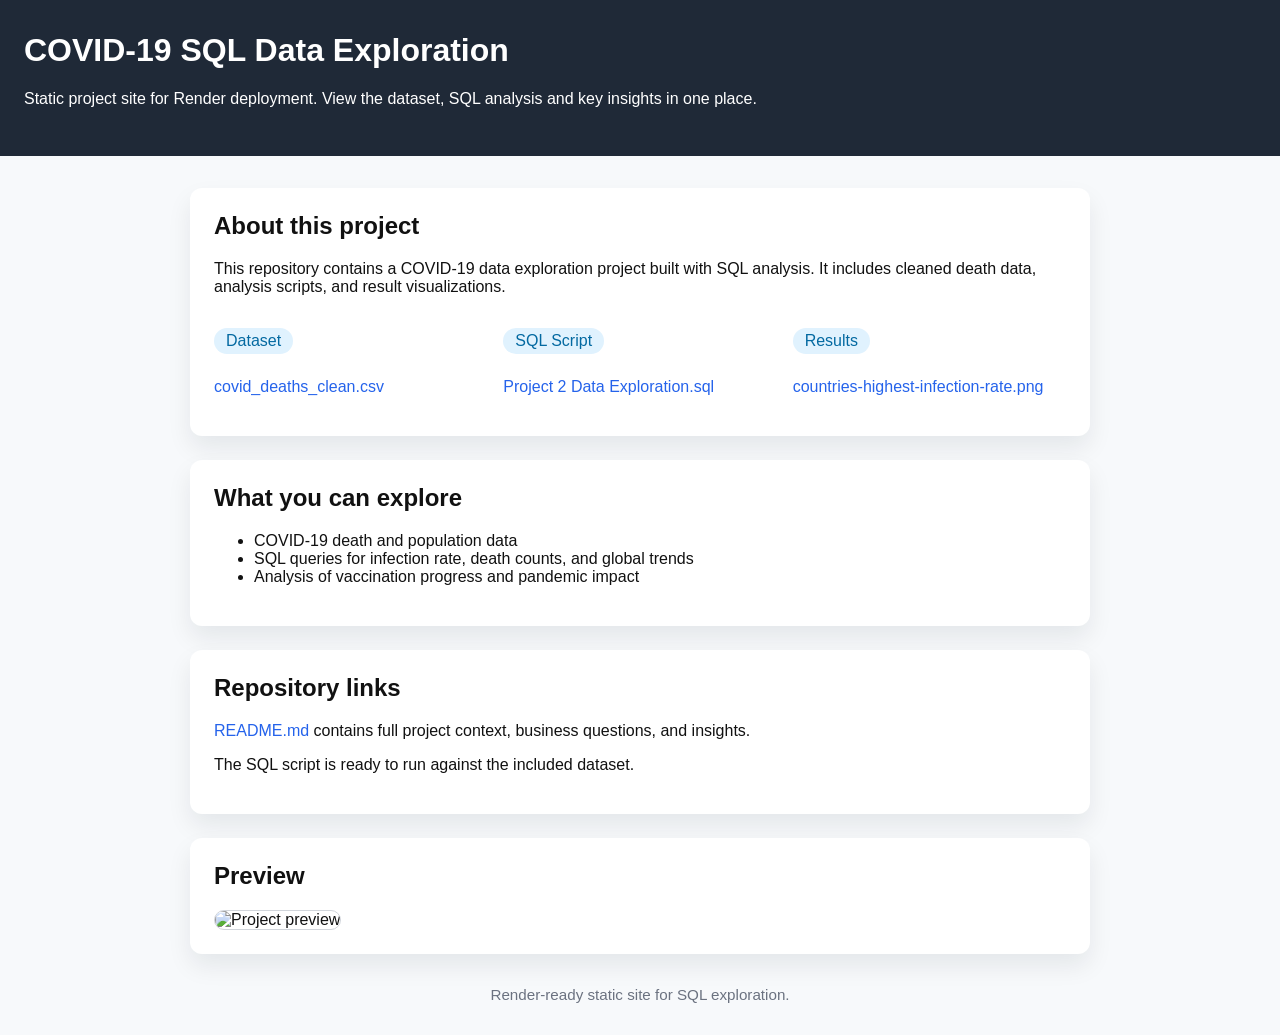
==== index.html @ 6e0a4cd5 "Add Render deployment config and homepage" ====
<!DOCTYPE html>
<html lang="en">
  <head>
    <meta charset="UTF-8" />
    <meta name="viewport" content="width=device-width, initial-scale=1.0" />
    <title>COVID-19 SQL Data Exploration</title>
    <style>
      body { font-family: Arial, sans-serif; margin: 0; padding: 0; background: #f7f9fb; color: #111; }
      header { background: #1f2937; color: #fff; padding: 2rem 1.5rem; }
      main { max-width: 900px; margin: 2rem auto; padding: 0 1.5rem; }
      h1, h2 { margin-top: 0; }
      .card { background: #fff; border-radius: 12px; box-shadow: 0 12px 24px rgba(15,23,42,0.08); padding: 1.5rem; margin-bottom: 1.5rem; }
      a { color: #2563eb; text-decoration: none; }
      a:hover { text-decoration: underline; }
      .grid { display: grid; gap: 1rem; grid-template-columns: repeat(auto-fit, minmax(240px, 1fr)); }
      .badge { display: inline-block; padding: 0.25rem 0.75rem; border-radius: 999px; background: #e0f2fe; color: #0369a1; margin-right: 0.5rem; margin-bottom: 0.5rem; }
      .screenshot { width: 100%; border-radius: 10px; border: 1px solid #d1d5db; }
      footer { text-align: center; font-size: 0.95rem; color: #6b7280; margin: 2rem 0; }
    </style>
  </head>
  <body>
    <header>
      <h1>COVID-19 SQL Data Exploration</h1>
      <p>Static project site for Render deployment. View the dataset, SQL analysis and key insights in one place.</p>
    </header>
    <main>
      <section class="card">
        <h2>About this project</h2>
        <p>This repository contains a COVID-19 data exploration project built with SQL analysis. It includes cleaned death data, analysis scripts, and result visualizations.</p>
        <div class="grid">
          <div>
            <p class="badge">Dataset</p>
            <p><a href="Dataset/covid_deaths_clean.csv">covid_deaths_clean.csv</a></p>
          </div>
          <div>
            <p class="badge">SQL Script</p>
            <p><a href="SQL Script/Project 2 Data Exploration.sql">Project 2 Data Exploration.sql</a></p>
          </div>
          <div>
            <p class="badge">Results</p>
            <p><a href="Results/countries-highest-infection-rate.png">countries-highest-infection-rate.png</a></p>
          </div>
        </div>
      </section>
      <section class="card">
        <h2>What you can explore</h2>
        <ul>
          <li>COVID-19 death and population data</li>
          <li>SQL queries for infection rate, death counts, and global trends</li>
          <li>Analysis of vaccination progress and pandemic impact</li>
        </ul>
      </section>
      <section class="card">
        <h2>Repository links</h2>
        <p><a href="README.md">README.md</a> contains full project context, business questions, and insights.</p>
        <p>The SQL script is ready to run against the included dataset.</p>
      </section>
      <section class="card">
        <h2>Preview</h2>
        <img src="Results/countries-highest-infection-rate.png" alt="Project preview" class="screenshot" />
      </section>
    </main>
    <footer>
      Render-ready static site for SQL exploration.
    </footer>
  </body>
</html>
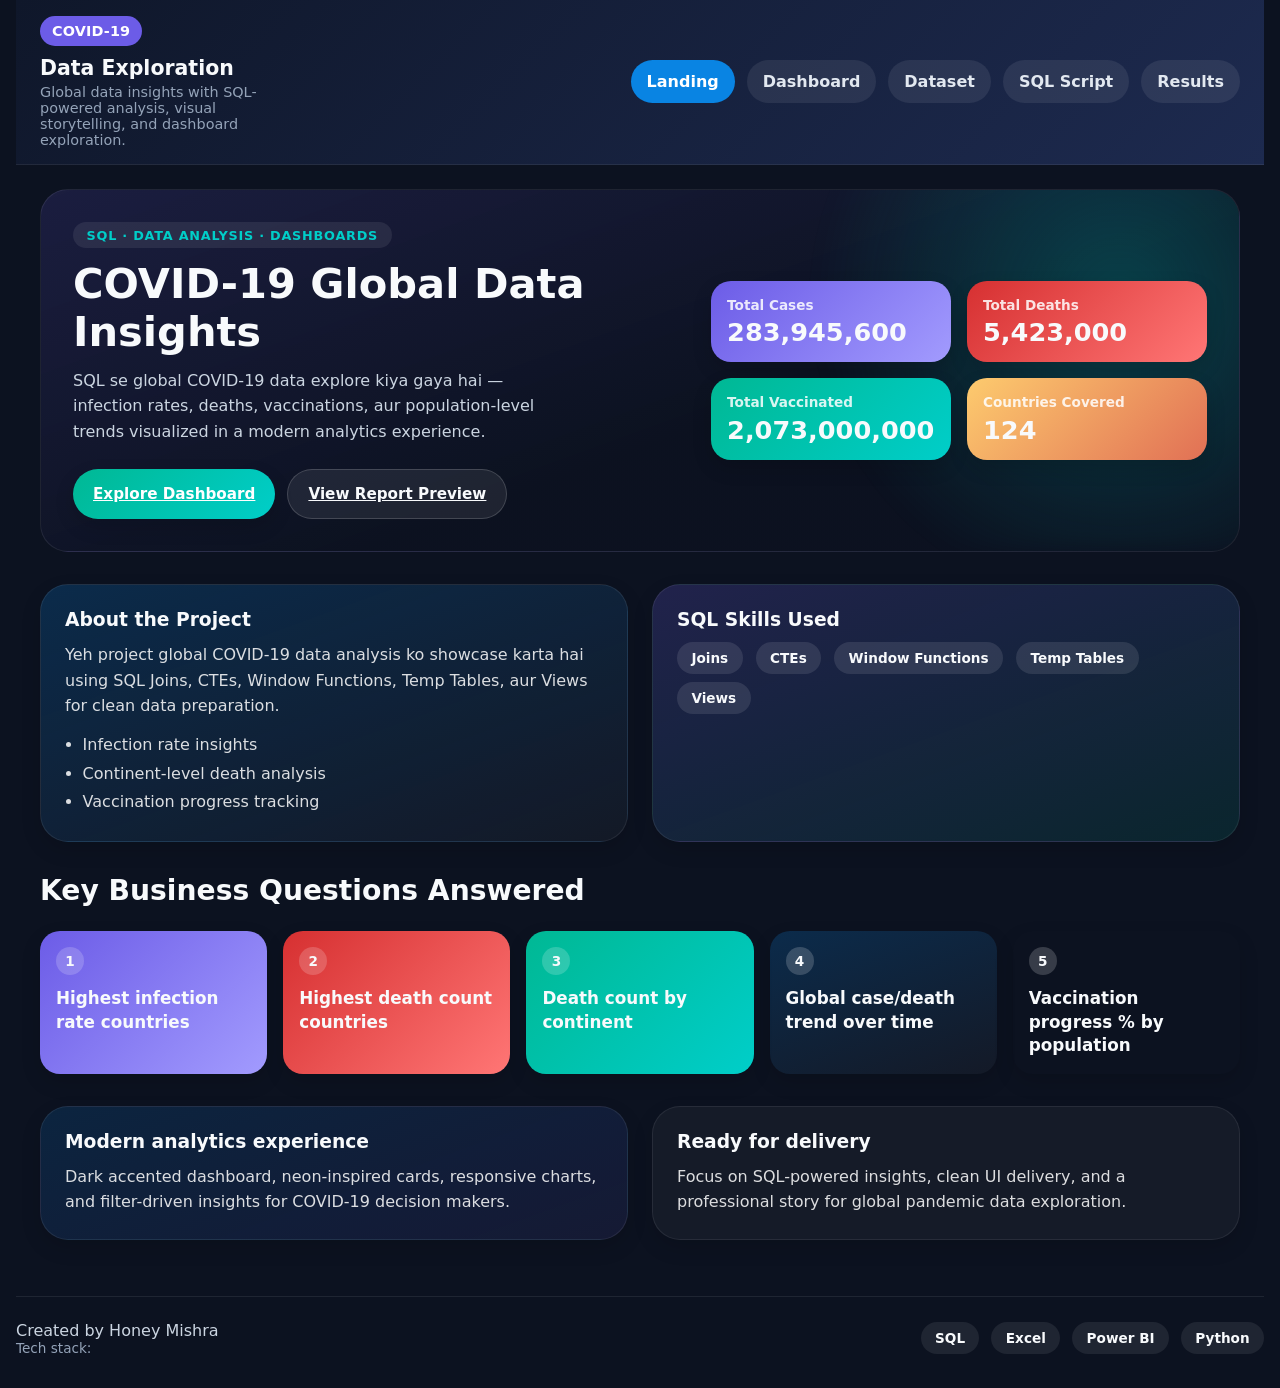
==== commit 7fcdcaf8: "Prepare project for deployment: add Render Python service config, gunicorn dependency, and dashboard" ====
--- a/index.html
+++ b/index.html
@@ -3,65 +3,161 @@
   <head>
     <meta charset="UTF-8" />
     <meta name="viewport" content="width=device-width, initial-scale=1.0" />
-    <title>COVID-19 SQL Data Exploration</title>
-    <style>
-      body { font-family: Arial, sans-serif; margin: 0; padding: 0; background: #f7f9fb; color: #111; }
-      header { background: #1f2937; color: #fff; padding: 2rem 1.5rem; }
-      main { max-width: 900px; margin: 2rem auto; padding: 0 1.5rem; }
-      h1, h2 { margin-top: 0; }
-      .card { background: #fff; border-radius: 12px; box-shadow: 0 12px 24px rgba(15,23,42,0.08); padding: 1.5rem; margin-bottom: 1.5rem; }
-      a { color: #2563eb; text-decoration: none; }
-      a:hover { text-decoration: underline; }
-      .grid { display: grid; gap: 1rem; grid-template-columns: repeat(auto-fit, minmax(240px, 1fr)); }
-      .badge { display: inline-block; padding: 0.25rem 0.75rem; border-radius: 999px; background: #e0f2fe; color: #0369a1; margin-right: 0.5rem; margin-bottom: 0.5rem; }
-      .screenshot { width: 100%; border-radius: 10px; border: 1px solid #d1d5db; }
-      footer { text-align: center; font-size: 0.95rem; color: #6b7280; margin: 2rem 0; }
-    </style>
+    <title>COVID-19 Data Exploration</title>
+    <link rel="stylesheet" href="styles.css" />
   </head>
   <body>
-    <header>
-      <h1>COVID-19 SQL Data Exploration</h1>
-      <p>Static project site for Render deployment. View the dataset, SQL analysis and key insights in one place.</p>
-    </header>
-    <main>
-      <section class="card">
-        <h2>About this project</h2>
-        <p>This repository contains a COVID-19 data exploration project built with SQL analysis. It includes cleaned death data, analysis scripts, and result visualizations.</p>
-        <div class="grid">
+    <div class="page-shell">
+      <header class="topbar">
+        <div class="nav-brand">
+          <span class="brand-badge">COVID-19</span>
           <div>
-            <p class="badge">Dataset</p>
-            <p><a href="Dataset/covid_deaths_clean.csv">covid_deaths_clean.csv</a></p>
-          </div>
-          <div>
-            <p class="badge">SQL Script</p>
-            <p><a href="SQL Script/Project 2 Data Exploration.sql">Project 2 Data Exploration.sql</a></p>
-          </div>
-          <div>
-            <p class="badge">Results</p>
-            <p><a href="Results/countries-highest-infection-rate.png">countries-highest-infection-rate.png</a></p>
+            <h1>Data Exploration</h1>
+            <p>Global data insights with SQL-powered analysis, visual storytelling, and dashboard exploration.</p>
           </div>
         </div>
-      </section>
-      <section class="card">
-        <h2>What you can explore</h2>
-        <ul>
-          <li>COVID-19 death and population data</li>
-          <li>SQL queries for infection rate, death counts, and global trends</li>
-          <li>Analysis of vaccination progress and pandemic impact</li>
-        </ul>
-      </section>
-      <section class="card">
-        <h2>Repository links</h2>
-        <p><a href="README.md">README.md</a> contains full project context, business questions, and insights.</p>
-        <p>The SQL script is ready to run against the included dataset.</p>
-      </section>
-      <section class="card">
-        <h2>Preview</h2>
-        <img src="Results/countries-highest-infection-rate.png" alt="Project preview" class="screenshot" />
-      </section>
-    </main>
-    <footer>
-      Render-ready static site for SQL exploration.
-    </footer>
+        <nav class="top-nav" aria-label="Primary">
+          <a href="index.html" class="nav-link active" aria-current="page">Landing</a>
+          <a href="dashboard.html" class="nav-link">Dashboard</a>
+          <a href="Dataset/covid_deaths_clean.csv" class="nav-link" download>Dataset</a>
+          <a href="SQL%20Script/Project%202%20Data%20Exploration.sql" class="nav-link" download>SQL Script</a>
+          <a href="Results/countries-highest-infection-rate.png" class="nav-link" target="_blank" rel="noopener">Results</a>
+        </nav>
+      </header>
+
+      <main>
+        <section class="hero-panel section-glow">
+          <div class="hero-copy">
+            <p class="eyebrow">SQL &middot; Data Analysis &middot; Dashboards</p>
+            <h2>COVID-19 Global Data Insights</h2>
+            <p>SQL se global COVID-19 data explore kiya gaya hai — infection rates, deaths, vaccinations, aur population-level trends visualized in a modern analytics experience.</p>
+            <div class="hero-actions">
+              <a href="dashboard.html" class="button button-primary">Explore Dashboard</a>
+              <a href="Results/countries-highest-infection-rate.png" class="button button-secondary" target="_blank" rel="noopener">View Report Preview</a>
+            </div>
+          </div>
+          <div class="hero-stats" role="group" aria-label="Global summary statistics">
+            <div class="stat-card stat-purple">
+              <p>Total Cases</p>
+              <h3 data-target="283945600" aria-live="off">0</h3>
+            </div>
+            <div class="stat-card stat-red">
+              <p>Total Deaths</p>
+              <h3 data-target="5423000">0</h3>
+            </div>
+            <div class="stat-card stat-teal">
+              <p>Total Vaccinated</p>
+              <h3 data-target="2073000000">0</h3>
+            </div>
+            <div class="stat-card stat-yellow">
+              <p>Countries Covered</p>
+              <h3 data-target="124">0</h3>
+            </div>
+          </div>
+        </section>
+
+        <section class="info-grid">
+          <article class="info-card card-blue">
+            <h3>About the Project</h3>
+            <p>Yeh project global COVID-19 data analysis ko showcase karta hai using SQL Joins, CTEs, Window Functions, Temp Tables, aur Views for clean data preparation.</p>
+            <ul>
+              <li>Infection rate insights</li>
+              <li>Continent-level death analysis</li>
+              <li>Vaccination progress tracking</li>
+            </ul>
+          </article>
+          <article class="info-card card-gradient">
+            <h3>SQL Skills Used</h3>
+            <div class="skill-pill">Joins</div>
+            <div class="skill-pill">CTEs</div>
+            <div class="skill-pill">Window Functions</div>
+            <div class="skill-pill">Temp Tables</div>
+            <div class="skill-pill">Views</div>
+          </article>
+        </section>
+
+        <section class="questions-section">
+          <h2>Key Business Questions Answered</h2>
+          <div class="question-grid">
+            <article class="question-card card-purple">
+              <span aria-hidden="true">1</span>
+              <h4>Highest infection rate countries</h4>
+            </article>
+            <article class="question-card card-red">
+              <span aria-hidden="true">2</span>
+              <h4>Highest death count countries</h4>
+            </article>
+            <article class="question-card card-teal">
+              <span aria-hidden="true">3</span>
+              <h4>Death count by continent</h4>
+            </article>
+            <article class="question-card card-blue">
+              <span aria-hidden="true">4</span>
+              <h4>Global case/death trend over time</h4>
+            </article>
+            <article class="question-card card-yellow">
+              <span aria-hidden="true">5</span>
+              <h4>Vaccination progress % by population</h4>
+            </article>
+          </div>
+        </section>
+
+        <section class="highlight-section">
+          <div class="highlight-card">
+            <h3>Modern analytics experience</h3>
+            <p>Dark accented dashboard, neon-inspired cards, responsive charts, and filter-driven insights for COVID-19 decision makers.</p>
+          </div>
+          <div class="highlight-card highlight-soft">
+            <h3>Ready for delivery</h3>
+            <p>Focus on SQL-powered insights, clean UI delivery, and a professional story for global pandemic data exploration.</p>
+          </div>
+        </section>
+      </main>
+
+      <footer class="footer-panel">
+        <div>
+          <p>Created by Honey Mishra</p>
+          <p class="footer-note">Tech stack:</p>
+        </div>
+        <div class="tech-grid">
+          <span class="tech-pill">SQL</span>
+          <span class="tech-pill">Excel</span>
+          <span class="tech-pill">Power BI</span>
+          <span class="tech-pill">Python</span>
+        </div>
+      </footer>
+    </div>
+
+    <script>
+      // Respect reduced-motion users by snapping straight to the final value
+      const prefersReducedMotion = window.matchMedia('(prefers-reduced-motion: reduce)').matches;
+
+      const counters = document.querySelectorAll('[data-target]');
+      counters.forEach((counter) => {
+        const target = +counter.getAttribute('data-target');
+
+        if (prefersReducedMotion) {
+          counter.innerText = target.toLocaleString();
+          return;
+        }
+
+        const duration = 1200; // ms, fixed duration regardless of number size
+        const start = performance.now();
+
+        const updateCount = (now) => {
+          const elapsed = now - start;
+          const progress = Math.min(elapsed / duration, 1);
+          const eased = 1 - Math.pow(1 - progress, 3); // ease-out cubic
+          const current = Math.floor(target * eased);
+          counter.innerText = current.toLocaleString();
+          if (progress < 1) {
+            requestAnimationFrame(updateCount);
+          } else {
+            counter.innerText = target.toLocaleString();
+          }
+        };
+        requestAnimationFrame(updateCount);
+      });
+    </script>
   </body>
-</html>
+</html>
--- a/styles.css
+++ b/styles.css
@@ -0,0 +1,881 @@
+/* ==========================================================================
+   COVID-19 Dashboard — refined stylesheet
+   Improvements over the original:
+   - CSS custom properties for consistent spacing/color/radius (easier to tune)
+   - Summary cards use flexible min-widths instead of a fixed 220px, so they
+     never collide or get clipped at odd viewport widths
+   - Clear elevation system (rest / hover) applied consistently to cards
+   - Keyboard focus states (was completely missing before)
+   - Subtle entrance motion + respects prefers-reduced-motion
+   - Sidebar collapses cleanly instead of just adding margin on mobile
+   - Table gets sticky header + zebra striping for scannability
+   ========================================================================== */
+
+:root {
+  /* color tokens */
+  --bg: #0c1220;
+  --surface: rgba(255, 255, 255, 0.04);
+  --surface-strong: rgba(255, 255, 255, 0.07);
+  --border: rgba(255, 255, 255, 0.08);
+  --text: #f8fafc;
+  --text-muted: #94a3b8;
+  --text-subtle: #cbd5e1;
+
+  --accent-purple: #6c5ce7;
+  --accent-purple-soft: #a29bfe;
+  --accent-red: #d63031;
+  --accent-red-soft: #ff7675;
+  --accent-blue: #0984e3;
+  --accent-blue-soft: #74b9ff;
+  --accent-teal: #00b894;
+  --accent-teal-soft: #00cec9;
+
+  /* spacing scale */
+  --space-1: 0.5rem;
+  --space-2: 0.75rem;
+  --space-3: 1rem;
+  --space-4: 1.5rem;
+  --space-5: 2rem;
+
+  /* shape */
+  --radius-sm: 0.9rem;
+  --radius-md: 1.25rem;
+  --radius-lg: 1.75rem;
+  --radius-pill: 9999px;
+
+  /* elevation */
+  --shadow-rest: 0 8px 20px rgba(0, 0, 0, 0.14);
+  --shadow-hover: 0 20px 40px rgba(0, 0, 0, 0.22);
+
+  --content-max: 980px;
+  --transition: 180ms ease;
+}
+
+* {
+  box-sizing: border-box;
+}
+
+body {
+  margin: 0;
+  font-family: Inter, system-ui, -apple-system, BlinkMacSystemFont, "Segoe UI", sans-serif;
+  background: var(--bg);
+  color: var(--text);
+}
+
+/* Respect reduced-motion users first, before any animation is declared */
+@media (prefers-reduced-motion: reduce) {
+  *, *::before, *::after {
+    animation-duration: 0.01ms !important;
+    animation-iteration-count: 1 !important;
+    transition-duration: 0.01ms !important;
+    scroll-behavior: auto !important;
+  }
+}
+
+:focus-visible {
+  outline: 2px solid var(--accent-blue-soft);
+  outline-offset: 2px;
+  border-radius: var(--radius-sm);
+}
+
+.page-shell {
+  min-height: 100vh;
+  padding: 0 1rem;
+}
+
+/* -------------------------------- Topbar -------------------------------- */
+
+.topbar {
+  display: flex;
+  align-items: center;
+  justify-content: space-between;
+  gap: var(--space-3);
+  padding: var(--space-3) var(--space-4);
+  background: linear-gradient(135deg, #0f172a, #1d2a4f);
+  border-bottom: 1px solid var(--border);
+  flex-wrap: wrap;
+}
+
+.nav-brand {
+  display: flex;
+  align-items: flex-start;
+  flex-direction: column;
+  gap: 0.6rem;
+  max-width: 260px;
+}
+
+.brand-badge {
+  display: inline-flex;
+  padding: 0.45rem 0.75rem;
+  border-radius: var(--radius-pill);
+  background: var(--accent-purple);
+  color: white;
+  font-weight: 700;
+  font-size: 0.9rem;
+  letter-spacing: 0.01em;
+}
+
+.topbar h1 {
+  margin: 0;
+  font-size: clamp(1.2rem, 1.6vw, 1.6rem);
+}
+
+.topbar p {
+  margin: 0.25rem 0 0;
+  color: var(--text-muted);
+  font-size: 0.9rem;
+}
+
+.top-nav {
+  display: flex;
+  gap: var(--space-2);
+  flex-wrap: wrap;
+}
+
+.nav-link {
+  padding: 0.75rem 1rem;
+  border-radius: var(--radius-pill);
+  background: rgba(255, 255, 255, 0.08);
+  color: #e2e8f0;
+  font-weight: 600;
+  text-decoration: none;
+  transition: background var(--transition), color var(--transition), transform var(--transition);
+}
+
+.nav-link.active,
+.nav-link:hover {
+  background: var(--accent-blue);
+  color: white;
+}
+
+.nav-link:active {
+  transform: translateY(1px);
+}
+
+/* ------------------------------ Layout grid ------------------------------ */
+
+.dashboard-shell {
+  display: grid;
+  grid-template-columns: 240px minmax(0, 1fr); /* minmax(0,1fr) stops the
+     main column from being pushed wider than the viewport by its children,
+     which is what caused the right-edge clipping in the screenshot */
+  gap: var(--space-5);
+  align-items: start;
+  width: 100%;
+  max-width: 1440px;
+  margin: 0 auto;
+}
+
+.dashboard-sidebar {
+  padding: var(--space-3);
+  background: var(--surface);
+  border: 1px solid var(--border);
+  border-radius: var(--radius-md);
+  margin: var(--space-4) 0;
+  position: sticky;
+  top: 1rem;
+  align-self: start;
+  max-height: calc(100vh - 2rem);
+  overflow: auto;
+}
+
+.filter-group {
+  display: grid;
+  gap: var(--space-3);
+}
+
+.filter-group h3 {
+  margin: 0;
+  font-size: 1.2rem;
+}
+
+.filter-group label {
+  font-size: 0.95rem;
+  color: var(--text-subtle);
+}
+
+.filter-group select,
+.filter-group input {
+  width: 100%;
+  padding: 0.9rem 1rem;
+  border-radius: var(--radius-sm);
+  background: rgba(15, 23, 42, 0.9);
+  border: 1px solid rgba(255, 255, 255, 0.12);
+  color: var(--text);
+  transition: border-color var(--transition);
+}
+
+.filter-group select:focus,
+.filter-group input:focus {
+  border-color: var(--accent-blue-soft);
+}
+
+.date-pair {
+  display: grid;
+  gap: var(--space-2);
+}
+
+.quick-actions {
+  display: grid;
+  gap: var(--space-2);
+}
+
+.quick-actions .button {
+  width: 100%;
+}
+
+/* -------------------------------- Buttons -------------------------------- */
+
+.button {
+  display: inline-flex;
+  align-items: center;
+  justify-content: center;
+  padding: 0.95rem 1.25rem;
+  border: none;
+  border-radius: var(--radius-pill);
+  cursor: pointer;
+  font-weight: 700;
+  font-size: 0.95rem;
+  transition: transform var(--transition), box-shadow var(--transition), filter var(--transition);
+}
+
+.button:hover {
+  transform: translateY(-1px);
+  filter: brightness(1.05);
+}
+
+.button:active {
+  transform: translateY(0);
+}
+
+.button:disabled {
+  opacity: 0.5;
+  cursor: not-allowed;
+  transform: none;
+}
+
+.button-primary {
+  background: linear-gradient(135deg, var(--accent-teal), var(--accent-teal-soft));
+  color: #fff;
+  box-shadow: var(--shadow-rest);
+}
+
+.button-primary:hover {
+  box-shadow: var(--shadow-hover);
+}
+
+/* -------------------------------- Main area ------------------------------ */
+
+.dashboard-main {
+  padding: var(--space-4) 0 var(--space-5) 0;
+  display: flex;
+  flex-direction: column;
+  align-items: center;
+  min-width: 0; /* required alongside minmax(0,1fr) above so long content
+     (like the table) can scroll internally instead of stretching the grid */
+}
+
+/* ------------------------------ Summary cards ----------------------------- */
+
+.summary-grid {
+  display: flex;
+  flex-wrap: wrap;
+  gap: var(--space-3);
+  margin: 0 auto var(--space-4) auto;
+  justify-content: center;
+  width: 100%;
+  max-width: var(--content-max);
+}
+
+.summary-card {
+  display: flex;
+  flex-direction: column;
+  align-items: center;
+  justify-content: center;
+  gap: 0.35rem;
+  padding: var(--space-3);
+  border-radius: var(--radius-md);
+  border: 1px solid rgba(255, 255, 255, 0.06);
+  box-shadow: var(--shadow-rest);
+  text-align: center;
+  overflow: hidden;
+
+  /* Flexible sizing instead of a fixed width — this is the main fix for the
+     overlap/clipping seen in the screenshot. Cards now share available
+     space evenly and wrap onto a new line instead of colliding. */
+  flex: 1 1 200px;
+  min-width: 180px;
+  max-width: 240px;
+
+  transition: transform var(--transition), box-shadow var(--transition);
+}
+
+.summary-card:hover {
+  transform: translateY(-2px);
+  box-shadow: var(--shadow-hover);
+}
+
+.summary-card span {
+  color: rgba(255, 255, 255, 0.85);
+  font-weight: 700;
+  font-size: 0.9rem;
+}
+
+.summary-card h3 {
+  margin: 0;
+  font-size: 1.7rem;
+  line-height: 1.1;
+  word-break: normal;
+  white-space: nowrap;
+}
+
+.card-purple { background: linear-gradient(135deg, var(--accent-purple), var(--accent-purple-soft)); }
+.card-red    { background: linear-gradient(135deg, var(--accent-red), var(--accent-red-soft)); }
+.card-blue   { background: linear-gradient(135deg, var(--accent-blue), var(--accent-blue-soft)); }
+.card-teal   { background: linear-gradient(135deg, var(--accent-teal), var(--accent-teal-soft)); }
+
+/* -------------------------------- Charts ---------------------------------- */
+
+.chart-grid {
+  display: grid;
+  grid-template-columns: repeat(auto-fit, minmax(320px, 1fr));
+  gap: var(--space-4);
+  margin-bottom: var(--space-4);
+  width: 100%;
+  max-width: var(--content-max);
+}
+
+.chart-card {
+  background: var(--surface-strong);
+  border: 1px solid var(--border);
+  border-radius: var(--radius-lg);
+  padding: var(--space-4);
+  box-shadow: var(--shadow-rest);
+  min-width: 0; /* lets any chart canvas/svg inside shrink instead of
+     forcing the grid track wider than its column */
+  transition: box-shadow var(--transition);
+}
+
+.chart-card:hover {
+  box-shadow: var(--shadow-hover);
+}
+
+.chart-card h3 {
+  margin: 0 0 var(--space-3);
+  font-size: 1.1rem;
+}
+
+/* Chart canvases/SVGs should never overflow their card */
+.chart-card canvas,
+.chart-card svg {
+  max-width: 100%;
+  height: auto;
+}
+
+/* -------------------------------- Table ----------------------------------- */
+
+.table-section {
+  background: var(--surface-strong);
+  border: 1px solid var(--border);
+  border-radius: var(--radius-lg);
+  padding: var(--space-4);
+  width: 100%;
+  max-width: var(--content-max);
+}
+
+.table-header {
+  display: flex;
+  align-items: center;
+  justify-content: space-between;
+  gap: var(--space-3);
+  margin-bottom: var(--space-3);
+  flex-wrap: wrap;
+}
+
+.table-header h3 {
+  margin: 0;
+}
+
+.table-header input {
+  max-width: 260px;
+  border-radius: var(--radius-pill);
+  padding: 0.6rem 1rem;
+  background: rgba(15, 23, 42, 0.9);
+  border: 1px solid rgba(255, 255, 255, 0.12);
+  color: var(--text);
+}
+
+.table-wrapper {
+  overflow-x: auto;
+  border-radius: var(--radius-sm);
+}
+
+table {
+  width: 100%;
+  border-collapse: collapse;
+  color: var(--text);
+}
+
+th, td {
+  text-align: left;
+  padding: 0.95rem 1rem;
+  white-space: nowrap;
+}
+
+th {
+  background: rgba(255, 255, 255, 0.08);
+  color: var(--text-subtle);
+  position: sticky;
+  top: 0;
+}
+
+tr {
+  border-bottom: 1px solid var(--border);
+}
+
+tr:nth-child(even) {
+  background: rgba(255, 255, 255, 0.02);
+}
+
+tr:hover {
+  background: rgba(255, 255, 255, 0.06);
+}
+
+/* -------------------------------- Motion ----------------------------------- */
+
+@keyframes rise-in {
+  from {
+    opacity: 0;
+    transform: translateY(8px);
+  }
+  to {
+    opacity: 1;
+    transform: translateY(0);
+  }
+}
+
+.summary-card,
+.chart-card,
+.table-section {
+  animation: rise-in 320ms ease both;
+}
+
+.chart-grid .chart-card:nth-child(2) { animation-delay: 60ms; }
+.chart-grid .chart-card:nth-child(3) { animation-delay: 120ms; }
+.chart-grid .chart-card:nth-child(4) { animation-delay: 180ms; }
+
+/* ------------------------------ Responsive --------------------------------- */
+
+@media (max-width: 1100px) {
+  .dashboard-shell {
+    grid-template-columns: 1fr;
+  }
+}
+
+@media (max-width: 720px) {
+  .topbar {
+    flex-direction: column;
+    align-items: flex-start;
+  }
+  .top-nav {
+    width: 100%;
+  }
+  .dashboard-sidebar {
+    margin: 1rem 0;
+    position: static; /* sticky sidebars on short mobile viewports tend to
+       eat the whole screen; drop it back into normal flow below ~720px */
+    max-height: none;
+  }
+  .dashboard-main {
+    padding: 1.25rem 0;
+  }
+  .summary-card {
+    flex: 1 1 45%;
+    min-width: 140px;
+  }
+  .table-header input {
+    max-width: 100%;
+    width: 100%;
+  }
+}
+
+@media (max-width: 420px) {
+  .summary-card {
+    flex: 1 1 100%;
+  }
+}
+
+/* ==========================================================================
+   Landing page — hero, info cards, question grid, highlights, footer
+   Reuses the same design tokens defined at the top of this file.
+   ========================================================================== */
+
+main {
+  width: 100%;
+  max-width: 1200px;
+  margin: 0 auto;
+  padding: 0 0 var(--space-5) 0;
+}
+
+/* -------------------------------- Hero ------------------------------------ */
+
+.hero-panel {
+  display: grid;
+  grid-template-columns: 1.1fr 0.9fr;
+  gap: var(--space-5);
+  align-items: center;
+  padding: var(--space-5);
+  margin-top: var(--space-4);
+  border-radius: var(--radius-lg);
+  border: 1px solid var(--border);
+  background: linear-gradient(160deg, rgba(108, 92, 231, 0.16), rgba(12, 18, 32, 0.4) 60%);
+  position: relative;
+  overflow: hidden;
+}
+
+/* signature element: a soft ambient glow behind the hero, referencing the
+   "rolling case count" visual from the source dataset without being a
+   literal chart */
+.section-glow::before {
+  content: "";
+  position: absolute;
+  inset: -40% -20% auto auto;
+  width: 60%;
+  height: 140%;
+  background: radial-gradient(circle, rgba(0, 206, 201, 0.25), transparent 70%);
+  filter: blur(10px);
+  pointer-events: none;
+}
+
+.hero-copy {
+  position: relative;
+  z-index: 1;
+}
+
+.eyebrow {
+  display: inline-block;
+  margin: 0 0 var(--space-2);
+  padding: 0.35rem 0.85rem;
+  border-radius: var(--radius-pill);
+  background: rgba(255, 255, 255, 0.08);
+  color: var(--accent-teal-soft);
+  font-size: 0.8rem;
+  font-weight: 700;
+  letter-spacing: 0.06em;
+  text-transform: uppercase;
+}
+
+.hero-copy h2 {
+  margin: 0 0 var(--space-2);
+  font-size: clamp(1.8rem, 3.4vw, 2.6rem);
+  line-height: 1.15;
+}
+
+.hero-copy > p:not(.eyebrow) {
+  margin: 0 0 var(--space-4);
+  color: var(--text-subtle);
+  max-width: 46ch;
+  line-height: 1.6;
+}
+
+.hero-actions {
+  display: flex;
+  gap: var(--space-2);
+  flex-wrap: wrap;
+}
+
+.button-secondary {
+  background: rgba(255, 255, 255, 0.08);
+  color: var(--text);
+  border: 1px solid rgba(255, 255, 255, 0.16);
+}
+
+.button-secondary:hover {
+  background: rgba(255, 255, 255, 0.14);
+}
+
+.hero-stats {
+  position: relative;
+  z-index: 1;
+  display: grid;
+  grid-template-columns: repeat(2, 1fr);
+  gap: var(--space-3);
+}
+
+.stat-card {
+  padding: var(--space-3);
+  border-radius: var(--radius-md);
+  box-shadow: var(--shadow-rest);
+  min-width: 0;
+  transition: transform var(--transition), box-shadow var(--transition);
+}
+
+.stat-card:hover {
+  transform: translateY(-2px);
+  box-shadow: var(--shadow-hover);
+}
+
+.stat-card p {
+  margin: 0 0 0.35rem;
+  color: rgba(255, 255, 255, 0.85);
+  font-weight: 700;
+  font-size: 0.85rem;
+}
+
+.stat-card h3 {
+  margin: 0;
+  font-size: clamp(1.3rem, 2vw, 1.7rem);
+  line-height: 1.1;
+  /* tabular-nums keeps the animated counter from jittering in width as
+     digits change */
+  font-variant-numeric: tabular-nums;
+}
+
+.stat-purple { background: linear-gradient(135deg, var(--accent-purple), var(--accent-purple-soft)); }
+.stat-red    { background: linear-gradient(135deg, var(--accent-red), var(--accent-red-soft)); }
+.stat-teal   { background: linear-gradient(135deg, var(--accent-teal), var(--accent-teal-soft)); }
+.stat-yellow { background: linear-gradient(135deg, #fdcb6e, #e17055); }
+
+/* -------------------------------- Info grid -------------------------------- */
+
+.info-grid {
+  display: grid;
+  grid-template-columns: repeat(auto-fit, minmax(280px, 1fr));
+  gap: var(--space-4);
+  margin-top: var(--space-5);
+}
+
+.info-card {
+  padding: var(--space-4);
+  border-radius: var(--radius-lg);
+  border: 1px solid var(--border);
+  box-shadow: var(--shadow-rest);
+  min-width: 0;
+}
+
+.info-card h3 {
+  margin: 0 0 var(--space-2);
+}
+
+.info-card p {
+  margin: 0 0 var(--space-2);
+  color: rgba(255, 255, 255, 0.85);
+  line-height: 1.6;
+}
+
+.info-card ul {
+  margin: 0;
+  padding-left: 1.1rem;
+  color: rgba(255, 255, 255, 0.85);
+  line-height: 1.8;
+}
+
+.card-blue {
+  background: linear-gradient(160deg, rgba(9, 132, 227, 0.22), rgba(255, 255, 255, 0.03));
+}
+
+.card-gradient {
+  background: linear-gradient(160deg, rgba(108, 92, 231, 0.22), rgba(0, 184, 148, 0.12));
+}
+
+.skill-pill {
+  display: inline-flex;
+  margin: 0 0.5rem 0.5rem 0;
+  padding: 0.5rem 0.9rem;
+  border-radius: var(--radius-pill);
+  background: rgba(255, 255, 255, 0.1);
+  font-size: 0.85rem;
+  font-weight: 600;
+}
+
+/* ------------------------------ Questions grid ------------------------------ */
+
+.questions-section {
+  margin-top: var(--space-5);
+}
+
+.questions-section h2 {
+  margin: 0 0 var(--space-4);
+  font-size: clamp(1.4rem, 2.2vw, 1.9rem);
+}
+
+.question-grid {
+  display: grid;
+  grid-template-columns: repeat(auto-fit, minmax(220px, 1fr));
+  gap: var(--space-3);
+}
+
+.question-card {
+  display: flex;
+  flex-direction: column;
+  gap: var(--space-2);
+  padding: var(--space-3);
+  border-radius: var(--radius-md);
+  box-shadow: var(--shadow-rest);
+  min-width: 0;
+  transition: transform var(--transition), box-shadow var(--transition);
+}
+
+.question-card:hover {
+  transform: translateY(-2px);
+  box-shadow: var(--shadow-hover);
+}
+
+/* the number is structural here — it tells the reader these are five
+   distinct, independently-answerable questions, not a sequence to follow
+   in order, so it's kept visually secondary to the question itself */
+.question-card span {
+  display: inline-flex;
+  align-items: center;
+  justify-content: center;
+  width: 1.75rem;
+  height: 1.75rem;
+  border-radius: 50%;
+  background: rgba(255, 255, 255, 0.18);
+  font-size: 0.85rem;
+  font-weight: 700;
+}
+
+.question-card h4 {
+  margin: 0;
+  font-size: 1.05rem;
+  line-height: 1.4;
+}
+
+/* -------------------------------- Highlights -------------------------------- */
+
+.highlight-section {
+  display: grid;
+  grid-template-columns: repeat(auto-fit, minmax(280px, 1fr));
+  gap: var(--space-4);
+  margin-top: var(--space-5);
+}
+
+.highlight-card {
+  padding: var(--space-4);
+  border-radius: var(--radius-lg);
+  border: 1px solid var(--border);
+  background: linear-gradient(160deg, rgba(9, 132, 227, 0.16), rgba(108, 92, 231, 0.1));
+  box-shadow: var(--shadow-rest);
+}
+
+.highlight-card.highlight-soft {
+  background: var(--surface);
+}
+
+.highlight-card h3 {
+  margin: 0 0 var(--space-2);
+}
+
+.highlight-card p {
+  margin: 0;
+  color: rgba(255, 255, 255, 0.85);
+  line-height: 1.6;
+}
+
+/* -------------------------------- Footer ------------------------------------ */
+
+.footer-panel {
+  display: flex;
+  align-items: center;
+  justify-content: space-between;
+  gap: var(--space-3);
+  flex-wrap: wrap;
+  padding: var(--space-4) 0 var(--space-5);
+  margin-top: var(--space-4);
+  border-top: 1px solid var(--border);
+}
+
+.footer-panel p {
+  margin: 0;
+  color: var(--text-subtle);
+}
+
+.footer-note {
+  font-size: 0.85rem;
+  color: var(--text-muted) !important;
+}
+
+.tech-grid {
+  display: flex;
+  gap: var(--space-2);
+  flex-wrap: wrap;
+}
+
+.tech-pill {
+  padding: 0.5rem 0.9rem;
+  border-radius: var(--radius-pill);
+  background: rgba(255, 255, 255, 0.08);
+  font-size: 0.85rem;
+  font-weight: 600;
+}
+
+/* ------------------------------ Landing responsive --------------------------- */
+
+@media (max-width: 900px) {
+  .hero-panel {
+    grid-template-columns: 1fr;
+  }
+  .hero-stats {
+    grid-template-columns: repeat(2, 1fr);
+  }
+}
+
+@media (max-width: 480px) {
+  .hero-stats {
+    grid-template-columns: 1fr 1fr;
+  }
+  .footer-panel {
+    flex-direction: column;
+    align-items: flex-start;
+  }
+}
+
+/* ==========================================================================
+   Loading overlay + search empty-state
+   Referenced by dashboard-improved.html's JS (loadingOverlay, noResults)
+   but had no matching CSS before — the overlay would never actually be
+   visible when triggered.
+   ========================================================================== */
+
+.loading-overlay {
+  position: fixed;
+  inset: 0;
+  display: flex;
+  align-items: center;
+  justify-content: center;
+  background: rgba(12, 18, 32, 0.6);
+  backdrop-filter: blur(2px);
+  opacity: 0;
+  pointer-events: none;
+  transition: opacity var(--transition);
+  z-index: 50;
+}
+
+.loading-overlay.active {
+  opacity: 1;
+  pointer-events: auto;
+}
+
+.loading-box {
+  padding: var(--space-3) var(--space-4);
+  border-radius: var(--radius-md);
+  background: var(--surface-strong);
+  border: 1px solid var(--border);
+  color: var(--text);
+  font-weight: 700;
+  box-shadow: var(--shadow-hover);
+}
+
+.no-results {
+  padding: var(--space-3);
+  text-align: center;
+  color: var(--text-muted);
+}
+
+/* Chart.js needs an explicit container height when maintainAspectRatio is
+   false (used here so charts fill their card instead of the default 1:1
+   box that made the doughnut/line charts look cramped). */
+.chart-card canvas {
+  max-height: 280px;
+}
